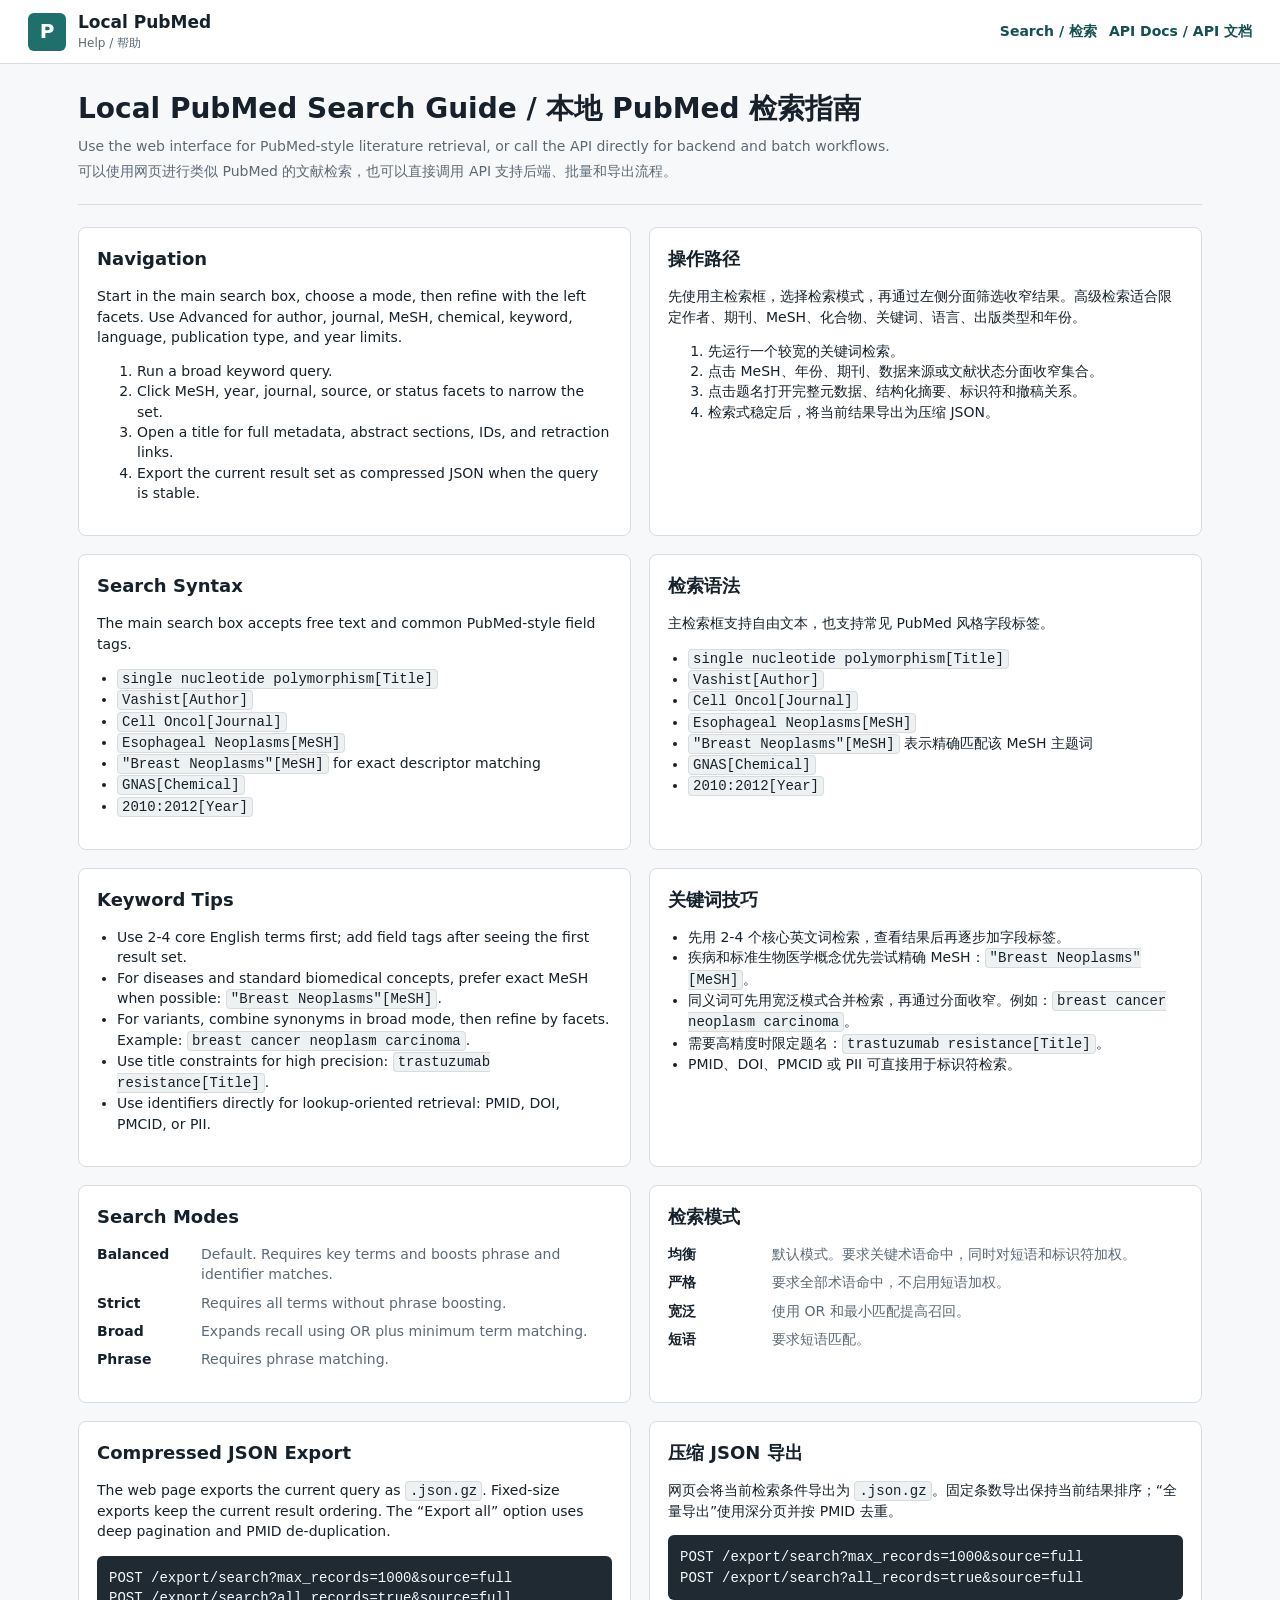
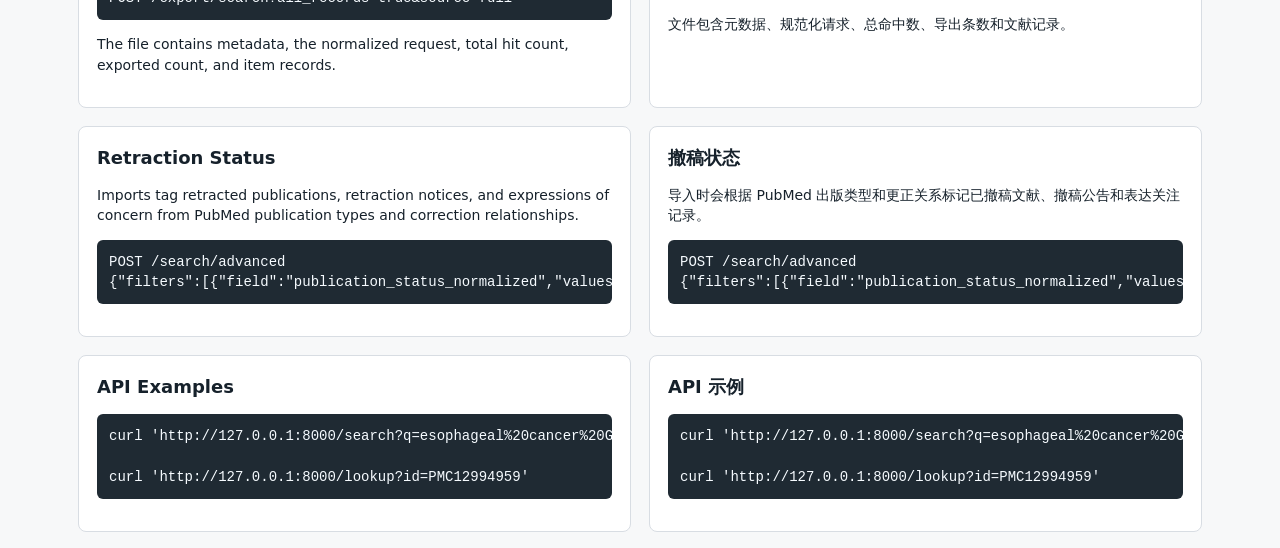
==== static/help.html @ 3ef49c54 "init" ====
<!doctype html>
<html lang="zh-CN">
  <head>
    <meta charset="utf-8">
    <meta name="viewport" content="width=device-width, initial-scale=1">
    <title>Local PubMed Help</title>
    <link rel="stylesheet" href="/static/styles.css">
  </head>
  <body>
    <header class="topbar">
      <div class="brand">
        <div class="brand-mark">P</div>
        <div>
          <div class="brand-name">Local PubMed</div>
          <div class="brand-subtitle">Help / 帮助</div>
        </div>
      </div>
      <nav class="top-actions" aria-label="Primary">
        <a href="/">Search / 检索</a>
        <a href="/docs">API Docs / API 文档</a>
      </nav>
    </header>

    <main class="doc-page">
      <section class="doc-hero">
        <h1>Local PubMed Search Guide / 本地 PubMed 检索指南</h1>
        <p>Use the web interface for PubMed-style literature retrieval, or call the API directly for backend and batch workflows.</p>
        <p>可以使用网页进行类似 PubMed 的文献检索，也可以直接调用 API 支持后端、批量和导出流程。</p>
      </section>

      <section class="doc-grid">
        <article>
          <h2>Navigation</h2>
          <p>Start in the main search box, choose a mode, then refine with the left facets. Use Advanced for author, journal, MeSH, chemical, keyword, language, publication type, and year limits.</p>
          <ol>
            <li>Run a broad keyword query.</li>
            <li>Click MeSH, year, journal, source, or status facets to narrow the set.</li>
            <li>Open a title for full metadata, abstract sections, IDs, and retraction links.</li>
            <li>Export the current result set as compressed JSON when the query is stable.</li>
          </ol>
        </article>

        <article>
          <h2>操作路径</h2>
          <p>先使用主检索框，选择检索模式，再通过左侧分面筛选收窄结果。高级检索适合限定作者、期刊、MeSH、化合物、关键词、语言、出版类型和年份。</p>
          <ol>
            <li>先运行一个较宽的关键词检索。</li>
            <li>点击 MeSH、年份、期刊、数据来源或文献状态分面收窄集合。</li>
            <li>点击题名打开完整元数据、结构化摘要、标识符和撤稿关系。</li>
            <li>检索式稳定后，将当前结果导出为压缩 JSON。</li>
          </ol>
        </article>

        <article>
          <h2>Search Syntax</h2>
          <p>The main search box accepts free text and common PubMed-style field tags.</p>
          <ul>
            <li><code>single nucleotide polymorphism[Title]</code></li>
            <li><code>Vashist[Author]</code></li>
            <li><code>Cell Oncol[Journal]</code></li>
            <li><code>Esophageal Neoplasms[MeSH]</code></li>
            <li><code>"Breast Neoplasms"[MeSH]</code> for exact descriptor matching</li>
            <li><code>GNAS[Chemical]</code></li>
            <li><code>2010:2012[Year]</code></li>
          </ul>
        </article>

        <article>
          <h2>检索语法</h2>
          <p>主检索框支持自由文本，也支持常见 PubMed 风格字段标签。</p>
          <ul>
            <li><code>single nucleotide polymorphism[Title]</code></li>
            <li><code>Vashist[Author]</code></li>
            <li><code>Cell Oncol[Journal]</code></li>
            <li><code>Esophageal Neoplasms[MeSH]</code></li>
            <li><code>"Breast Neoplasms"[MeSH]</code> 表示精确匹配该 MeSH 主题词</li>
            <li><code>GNAS[Chemical]</code></li>
            <li><code>2010:2012[Year]</code></li>
          </ul>
        </article>

        <article>
          <h2>Keyword Tips</h2>
          <ul>
            <li>Use 2-4 core English terms first; add field tags after seeing the first result set.</li>
            <li>For diseases and standard biomedical concepts, prefer exact MeSH when possible: <code>"Breast Neoplasms"[MeSH]</code>.</li>
            <li>For variants, combine synonyms in broad mode, then refine by facets. Example: <code>breast cancer neoplasm carcinoma</code>.</li>
            <li>Use title constraints for high precision: <code>trastuzumab resistance[Title]</code>.</li>
            <li>Use identifiers directly for lookup-oriented retrieval: PMID, DOI, PMCID, or PII.</li>
          </ul>
        </article>

        <article>
          <h2>关键词技巧</h2>
          <ul>
            <li>先用 2-4 个核心英文词检索，查看结果后再逐步加字段标签。</li>
            <li>疾病和标准生物医学概念优先尝试精确 MeSH：<code>"Breast Neoplasms"[MeSH]</code>。</li>
            <li>同义词可先用宽泛模式合并检索，再通过分面收窄。例如：<code>breast cancer neoplasm carcinoma</code>。</li>
            <li>需要高精度时限定题名：<code>trastuzumab resistance[Title]</code>。</li>
            <li>PMID、DOI、PMCID 或 PII 可直接用于标识符检索。</li>
          </ul>
        </article>

        <article>
          <h2>Search Modes</h2>
          <dl class="doc-dl">
            <dt>Balanced</dt><dd>Default. Requires key terms and boosts phrase and identifier matches.</dd>
            <dt>Strict</dt><dd>Requires all terms without phrase boosting.</dd>
            <dt>Broad</dt><dd>Expands recall using OR plus minimum term matching.</dd>
            <dt>Phrase</dt><dd>Requires phrase matching.</dd>
          </dl>
        </article>

        <article>
          <h2>检索模式</h2>
          <dl class="doc-dl">
            <dt>均衡</dt><dd>默认模式。要求关键术语命中，同时对短语和标识符加权。</dd>
            <dt>严格</dt><dd>要求全部术语命中，不启用短语加权。</dd>
            <dt>宽泛</dt><dd>使用 OR 和最小匹配提高召回。</dd>
            <dt>短语</dt><dd>要求短语匹配。</dd>
          </dl>
        </article>

        <article>
          <h2>Compressed JSON Export</h2>
          <p>The web page exports the current query as <code>.json.gz</code>. Fixed-size exports keep the current result ordering. The “Export all” option uses deep pagination and PMID de-duplication.</p>
          <pre><code>POST /export/search?max_records=1000&amp;source=full
POST /export/search?all_records=true&amp;source=full</code></pre>
          <p>The file contains metadata, the normalized request, total hit count, exported count, and item records.</p>
        </article>

        <article>
          <h2>压缩 JSON 导出</h2>
          <p>网页会将当前检索条件导出为 <code>.json.gz</code>。固定条数导出保持当前结果排序；“全量导出”使用深分页并按 PMID 去重。</p>
          <pre><code>POST /export/search?max_records=1000&amp;source=full
POST /export/search?all_records=true&amp;source=full</code></pre>
          <p>文件包含元数据、规范化请求、总命中数、导出条数和文献记录。</p>
        </article>

        <article>
          <h2>Retraction Status</h2>
          <p>Imports tag retracted publications, retraction notices, and expressions of concern from PubMed publication types and correction relationships.</p>
          <pre><code>POST /search/advanced
{"filters":[{"field":"publication_status_normalized","values":["retracted"]}]}</code></pre>
        </article>

        <article>
          <h2>撤稿状态</h2>
          <p>导入时会根据 PubMed 出版类型和更正关系标记已撤稿文献、撤稿公告和表达关注记录。</p>
          <pre><code>POST /search/advanced
{"filters":[{"field":"publication_status_normalized","values":["retracted"]}]}</code></pre>
        </article>

        <article>
          <h2>API Examples</h2>
          <pre><code>curl 'http://127.0.0.1:8000/search?q=esophageal%20cancer%20GNAS&amp;size=5'

curl 'http://127.0.0.1:8000/lookup?id=PMC12994959'</code></pre>
        </article>

        <article>
          <h2>API 示例</h2>
          <pre><code>curl 'http://127.0.0.1:8000/search?q=esophageal%20cancer%20GNAS&amp;size=5'

curl 'http://127.0.0.1:8000/lookup?id=PMC12994959'</code></pre>
        </article>
      </section>
    </main>
  </body>
</html>
---- static/styles.css ----
:root {
  color-scheme: light;
  --ink: #16212b;
  --muted: #5c6975;
  --line: #d8dde3;
  --surface: #ffffff;
  --subtle: #f5f7f8;
  --band: #e8f1f1;
  --teal: #1f6f6d;
  --teal-dark: #14504f;
  --green: #4d7c2f;
  --gold: #b17611;
  --danger: #a33b35;
  --shadow: 0 8px 24px rgba(27, 45, 57, 0.12);
}

* {
  box-sizing: border-box;
}

body {
  margin: 0;
  color: var(--ink);
  background: #f7f8f9;
  font: 14px/1.45 system-ui, -apple-system, BlinkMacSystemFont, "Segoe UI", sans-serif;
}

button,
input,
select {
  font: inherit;
}

button {
  cursor: pointer;
}

.topbar {
  height: 64px;
  display: flex;
  align-items: center;
  justify-content: space-between;
  padding: 0 28px;
  background: var(--surface);
  border-bottom: 1px solid var(--line);
}

.brand {
  display: flex;
  align-items: center;
  gap: 12px;
}

.brand-mark {
  width: 38px;
  height: 38px;
  display: grid;
  place-items: center;
  color: #fff;
  background: var(--teal);
  border-radius: 6px;
  font-weight: 800;
  font-size: 20px;
}

.brand-name {
  font-size: 17px;
  font-weight: 750;
}

.brand-subtitle {
  color: var(--muted);
  font-size: 12px;
}

.top-actions {
  display: flex;
  align-items: center;
  gap: 12px;
}

.top-actions a {
  color: var(--teal-dark);
  text-decoration: none;
  font-weight: 650;
}

.search-band {
  background: var(--band);
  border-bottom: 1px solid #cfdddd;
  padding: 22px 28px 18px;
}

.search-form {
  max-width: 1240px;
  margin: 0 auto;
}

.search-line {
  display: grid;
  grid-template-columns: 168px minmax(0, 1fr) 112px;
  gap: 10px;
}

.search-line input,
.search-line select,
.advanced input,
.query-tools select {
  height: 42px;
  border: 1px solid #aebbc3;
  background: var(--surface);
  color: var(--ink);
  border-radius: 6px;
  padding: 0 12px;
  min-width: 0;
}

.search-line input {
  font-size: 17px;
}

.primary-button {
  border: 0;
  border-radius: 6px;
  background: var(--teal);
  color: #fff;
  font-weight: 750;
}

.primary-button:hover {
  background: var(--teal-dark);
}

.ghost-button,
.icon-button {
  min-height: 34px;
  border: 1px solid var(--line);
  background: var(--surface);
  color: var(--ink);
  border-radius: 6px;
  padding: 0 12px;
}

.ghost-button:hover,
.icon-button:hover {
  border-color: #9eabb4;
  background: #f2f4f5;
}

.query-tools {
  margin-top: 12px;
  display: flex;
  align-items: center;
  gap: 10px;
  flex-wrap: wrap;
}

.segmented {
  display: inline-grid;
  grid-template-columns: repeat(4, minmax(74px, 1fr));
  border: 1px solid #aebbc3;
  border-radius: 6px;
  overflow: hidden;
  background: var(--surface);
}

.segmented input {
  position: absolute;
  opacity: 0;
  pointer-events: none;
}

.segmented label {
  min-height: 36px;
  display: grid;
  place-items: center;
  padding: 0 12px;
  border-right: 1px solid var(--line);
  color: var(--muted);
  font-weight: 650;
}

.segmented label:last-child {
  border-right: 0;
}

.segmented input:checked + label {
  color: #fff;
  background: var(--teal);
}

.advanced {
  margin-top: 12px;
  background: rgba(255, 255, 255, 0.55);
  border: 1px solid #cfdddd;
  border-radius: 6px;
  padding: 10px 12px 12px;
}

.advanced summary,
.tips-panel summary {
  width: fit-content;
  color: var(--teal-dark);
  font-weight: 750;
  cursor: pointer;
}

.tips-panel {
  margin-top: 12px;
  background: #ffffff;
  border: 1px solid #cfdddd;
  border-radius: 6px;
  padding: 10px 12px 12px;
}

.tips-layout {
  margin-top: 12px;
  display: grid;
  grid-template-columns: 1.1fr 1fr 1fr;
  gap: 14px;
}

.tips-section {
  min-width: 0;
}

.tips-section h3 {
  margin: 0 0 8px;
  font-size: 13px;
}

.example-row {
  display: flex;
  gap: 8px;
  flex-wrap: wrap;
}

.example-chip {
  min-height: 30px;
  border: 1px solid #bed0d0;
  background: #eef7f5;
  color: var(--teal-dark);
  border-radius: 999px;
  padding: 4px 10px;
  font-size: 12px;
  font-weight: 750;
}

.example-chip:hover {
  border-color: var(--teal);
  background: #e0f0ee;
}

.tips-list {
  margin: 0;
  padding-left: 18px;
  color: var(--muted);
  font-size: 13px;
}

.tips-list li + li {
  margin-top: 5px;
}

.advanced-grid {
  margin-top: 12px;
  display: grid;
  grid-template-columns: repeat(5, minmax(120px, 1fr));
  gap: 10px;
}

.advanced label {
  display: grid;
  gap: 5px;
  color: var(--muted);
  font-size: 12px;
  font-weight: 700;
}

.advanced input {
  width: 100%;
}

.advanced .check-row {
  display: flex;
  align-items: end;
  gap: 8px;
  padding-bottom: 10px;
}

.advanced .check-row input {
  width: 18px;
  height: 18px;
}

.workspace {
  max-width: 1240px;
  margin: 0 auto;
  display: grid;
  grid-template-columns: 260px minmax(0, 1fr);
  gap: 24px;
  padding: 22px 28px 48px;
}

.filters {
  align-self: start;
  border-right: 1px solid var(--line);
  padding-right: 20px;
  min-height: 360px;
}

.panel-title {
  font-weight: 800;
  margin-bottom: 10px;
}

.active-filters {
  display: flex;
  gap: 6px;
  flex-wrap: wrap;
  margin-bottom: 12px;
}

.pill {
  display: inline-flex;
  align-items: center;
  gap: 6px;
  border: 1px solid #bed0d0;
  background: #eef7f5;
  color: var(--teal-dark);
  border-radius: 999px;
  padding: 4px 8px;
  font-size: 12px;
  font-weight: 700;
}

.facet-group {
  border-top: 1px solid var(--line);
  padding: 12px 0;
}

.facet-group h3 {
  margin: 0 0 8px;
  font-size: 13px;
}

.facet-button {
  width: 100%;
  display: flex;
  justify-content: space-between;
  gap: 8px;
  border: 0;
  background: transparent;
  color: var(--ink);
  padding: 5px 0;
  text-align: left;
}

.facet-button span:first-child {
  overflow: hidden;
  text-overflow: ellipsis;
  white-space: nowrap;
}

.facet-button span:last-child {
  color: var(--muted);
}

.results-region {
  min-width: 0;
}

.results-toolbar {
  display: flex;
  justify-content: space-between;
  align-items: start;
  gap: 16px;
  margin-bottom: 12px;
  border-bottom: 1px solid var(--line);
  padding-bottom: 12px;
}

.result-count {
  font-weight: 800;
}

.translation {
  margin-top: 3px;
  color: var(--muted);
  font-size: 12px;
}

.pager {
  display: flex;
  align-items: center;
  gap: 8px;
  white-space: nowrap;
}

.message {
  margin: 14px 0;
  padding: 12px 14px;
  border: 1px solid #e0c28d;
  background: #fff8e8;
  color: #684510;
  border-radius: 6px;
}

.results-list {
  list-style: none;
  margin: 0;
  padding: 0;
}

.result-item {
  padding: 16px 0;
  border-bottom: 1px solid var(--line);
}

.result-title {
  margin: 0 0 6px;
  color: #184e77;
  font-size: 18px;
  line-height: 1.3;
}

.title-button {
  border: 0;
  padding: 0;
  background: transparent;
  color: inherit;
  font: inherit;
  font-weight: 750;
  text-align: left;
}

.title-button:hover {
  text-decoration: underline;
}

.meta,
.ids,
.snippets,
.terms {
  color: var(--muted);
  font-size: 13px;
}

.meta {
  margin-bottom: 5px;
}

.snippets {
  display: grid;
  gap: 4px;
  margin-top: 8px;
}

mark {
  background: #ffe58a;
  color: inherit;
  padding: 0 2px;
  border-radius: 2px;
}

.term-row {
  margin-top: 8px;
  display: flex;
  gap: 6px;
  flex-wrap: wrap;
}

.term {
  border: 1px solid #d7dfd1;
  background: #f2f7ed;
  color: #335522;
  border-radius: 999px;
  padding: 3px 7px;
  font-size: 12px;
}

.status-badge {
  border: 1px solid #d6a54c;
  background: #fff4d8;
  color: #6d4210;
  border-radius: 999px;
  padding: 3px 8px;
  font-size: 12px;
  font-weight: 800;
}

.status-retracted {
  border-color: #d88484;
  background: #fff0f0;
  color: #8a1f1f;
}

.status-retraction_notice {
  border-color: #d6a54c;
  background: #fff4d8;
  color: #6d4210;
}

.status-expression_of_concern {
  border-color: #9a9fd8;
  background: #f1f2ff;
  color: #343978;
}

.detail-dialog {
  width: min(920px, calc(100vw - 32px));
  max-height: min(820px, calc(100vh - 32px));
  border: 0;
  border-radius: 8px;
  box-shadow: var(--shadow);
  padding: 0;
}

.detail-dialog::backdrop {
  background: rgba(16, 28, 38, 0.42);
}

.detail-head {
  display: flex;
  justify-content: space-between;
  gap: 16px;
  padding: 18px 20px;
  border-bottom: 1px solid var(--line);
}

.detail-head h2 {
  margin: 4px 0 0;
  font-size: 20px;
  line-height: 1.3;
}

.detail-pmid {
  color: var(--muted);
  font-size: 12px;
  font-weight: 800;
}

.icon-button {
  width: 34px;
  height: 34px;
  padding: 0;
  font-size: 22px;
  line-height: 1;
}

.detail-body {
  padding: 18px 20px 24px;
  overflow: auto;
}

.detail-section {
  margin-top: 16px;
}

.detail-section h3 {
  margin: 0 0 6px;
  font-size: 14px;
}

.detail-section p {
  margin: 0;
}

.kv {
  display: grid;
  grid-template-columns: 130px minmax(0, 1fr);
  gap: 6px 12px;
  margin-top: 10px;
}

.kv dt {
  color: var(--muted);
  font-weight: 700;
}

.kv dd {
  margin: 0;
  min-width: 0;
  overflow-wrap: anywhere;
}

.doc-page {
  max-width: 1180px;
  margin: 0 auto;
  padding: 28px;
}

.doc-hero {
  border-bottom: 1px solid var(--line);
  padding-bottom: 18px;
  margin-bottom: 22px;
}

.doc-hero h1 {
  margin: 0 0 10px;
  font-size: 28px;
  line-height: 1.2;
}

.doc-hero p {
  margin: 5px 0;
  color: var(--muted);
}

.doc-grid {
  display: grid;
  grid-template-columns: repeat(2, minmax(0, 1fr));
  gap: 18px;
}

.doc-grid article {
  background: var(--surface);
  border: 1px solid var(--line);
  border-radius: 8px;
  padding: 18px;
}

.doc-grid h2 {
  margin: 0 0 10px;
  font-size: 18px;
}

.doc-grid ul {
  padding-left: 20px;
}

.doc-grid code {
  background: #edf1f2;
  border: 1px solid #d7dddf;
  border-radius: 4px;
  padding: 1px 4px;
}

.doc-grid pre {
  overflow: auto;
  background: #1f2a33;
  color: #f6fbff;
  border-radius: 6px;
  padding: 12px;
}

.doc-grid pre code {
  background: transparent;
  border: 0;
  color: inherit;
  padding: 0;
}

.doc-dl {
  display: grid;
  grid-template-columns: 92px minmax(0, 1fr);
  gap: 8px 12px;
}

.doc-dl dt {
  font-weight: 800;
}

.doc-dl dd {
  margin: 0;
  color: var(--muted);
}

@media (max-width: 900px) {
  .topbar {
    padding: 0 16px;
  }

  .search-band {
    padding: 18px 16px;
  }

  .search-line {
    grid-template-columns: 1fr;
  }

  .advanced-grid {
    grid-template-columns: repeat(2, minmax(120px, 1fr));
  }

  .tips-layout {
    grid-template-columns: 1fr;
  }

  .workspace {
    grid-template-columns: 1fr;
    padding: 18px 16px 40px;
  }

  .filters {
    border-right: 0;
    border-bottom: 1px solid var(--line);
    padding: 0 0 12px;
    min-height: 0;
  }

  .results-toolbar {
    align-items: stretch;
    flex-direction: column;
  }
}

@media (max-width: 560px) {
  .top-actions a {
    display: none;
  }

  .segmented {
    width: 100%;
    grid-template-columns: repeat(2, 1fr);
  }

  .advanced-grid {
    grid-template-columns: 1fr;
  }

  .kv {
    grid-template-columns: 1fr;
  }

  .doc-page {
    padding: 18px 16px;
  }

  .doc-grid {
    grid-template-columns: 1fr;
  }
}
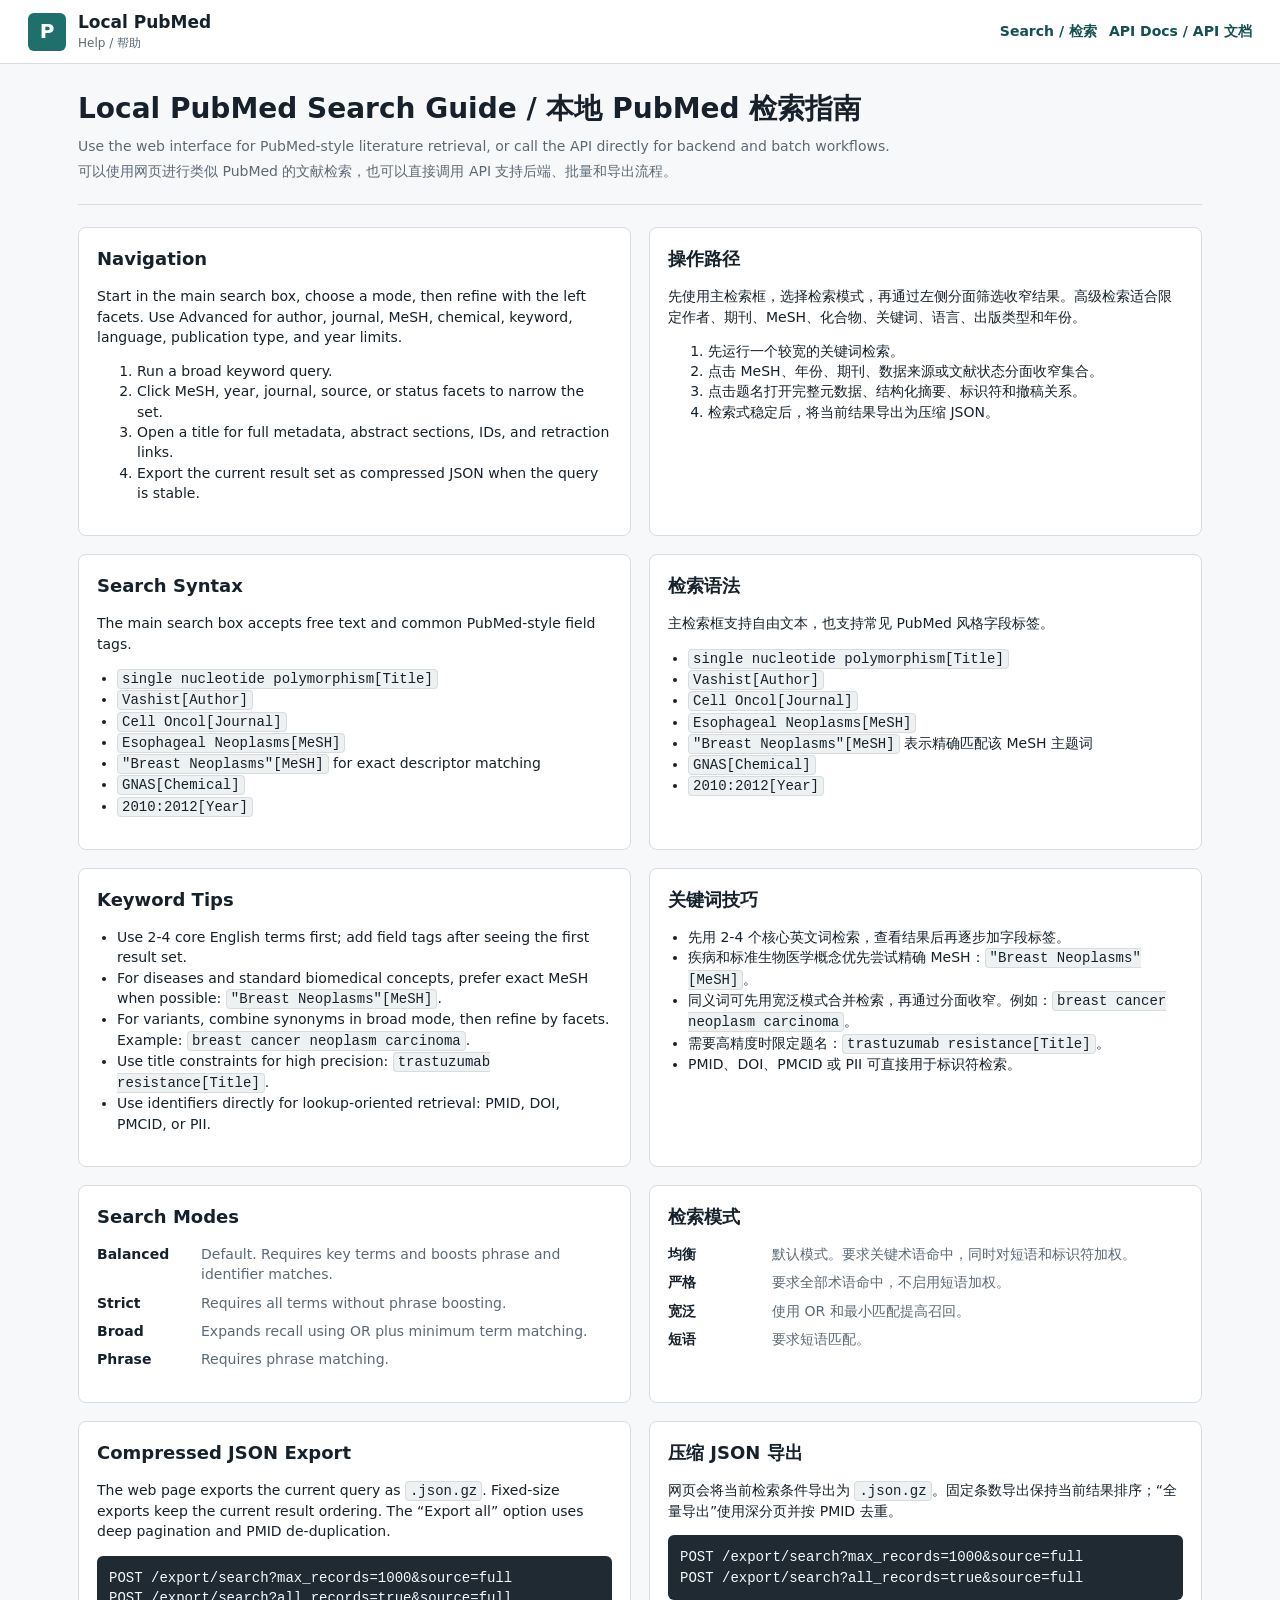
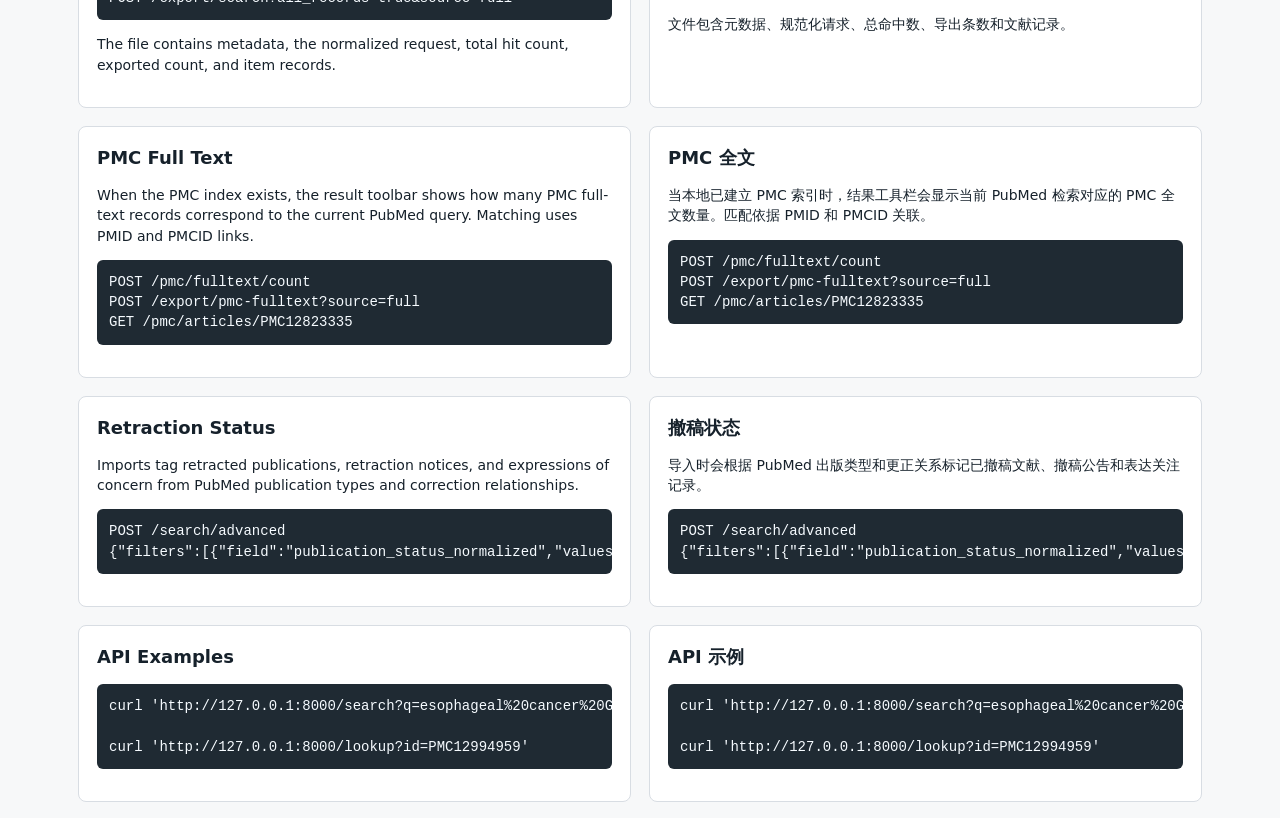
==== commit 486f1a43: "pmc index" ====
--- a/static/help.html
+++ b/static/help.html
@@ -138,6 +138,22 @@
         </article>
 
         <article>
+          <h2>PMC Full Text</h2>
+          <p>When the PMC index exists, the result toolbar shows how many PMC full-text records correspond to the current PubMed query. Matching uses PMID and PMCID links.</p>
+          <pre><code>POST /pmc/fulltext/count
+POST /export/pmc-fulltext?source=full
+GET /pmc/articles/PMC12823335</code></pre>
+        </article>
+
+        <article>
+          <h2>PMC 全文</h2>
+          <p>当本地已建立 PMC 索引时，结果工具栏会显示当前 PubMed 检索对应的 PMC 全文数量。匹配依据 PMID 和 PMCID 关联。</p>
+          <pre><code>POST /pmc/fulltext/count
+POST /export/pmc-fulltext?source=full
+GET /pmc/articles/PMC12823335</code></pre>
+        </article>
+
+        <article>
           <h2>Retraction Status</h2>
           <p>Imports tag retracted publications, retraction notices, and expressions of concern from PubMed publication types and correction relationships.</p>
           <pre><code>POST /search/advanced
--- a/static/styles.css
+++ b/static/styles.css
@@ -390,6 +390,20 @@
   font-size: 12px;
 }
 
+.pmc-tools {
+  margin-top: 8px;
+  display: flex;
+  align-items: center;
+  gap: 8px;
+  flex-wrap: wrap;
+}
+
+.pmc-count {
+  color: var(--teal-dark);
+  font-size: 12px;
+  font-weight: 750;
+}
+
 .pager {
   display: flex;
   align-items: center;
